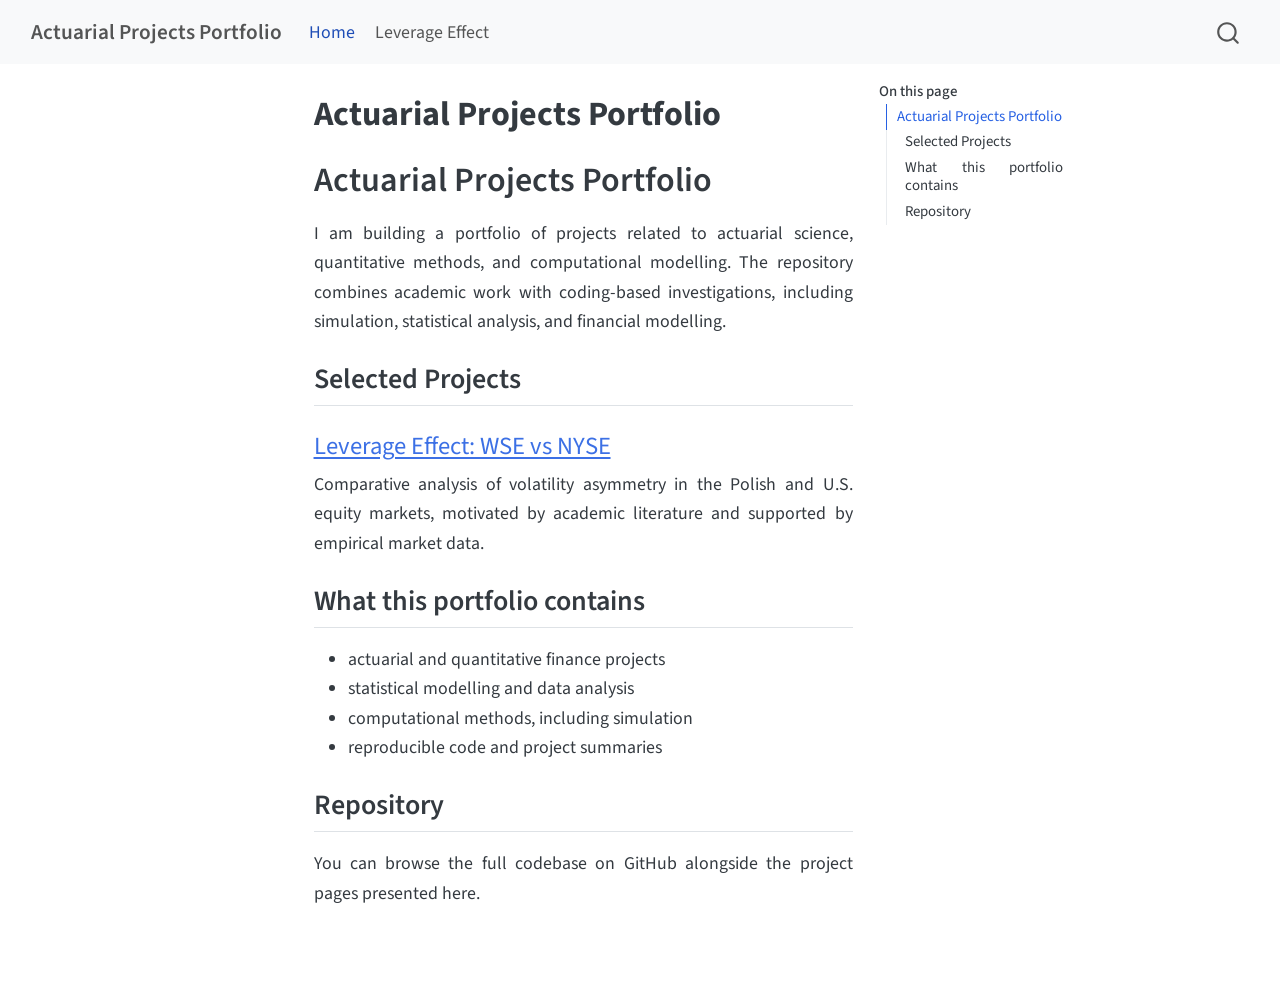
==== docs/index.html @ db23be2e "create first quarto website" ====
<html xmlns="http://www.w3.org/1999/xhtml">    
  <head>      
    <title>Redirect to website/index.html</title>      
    <meta http-equiv="refresh" content="0;URL='website/index.html'" />    
  </head>    
  <body> 
  </body>  
</html>
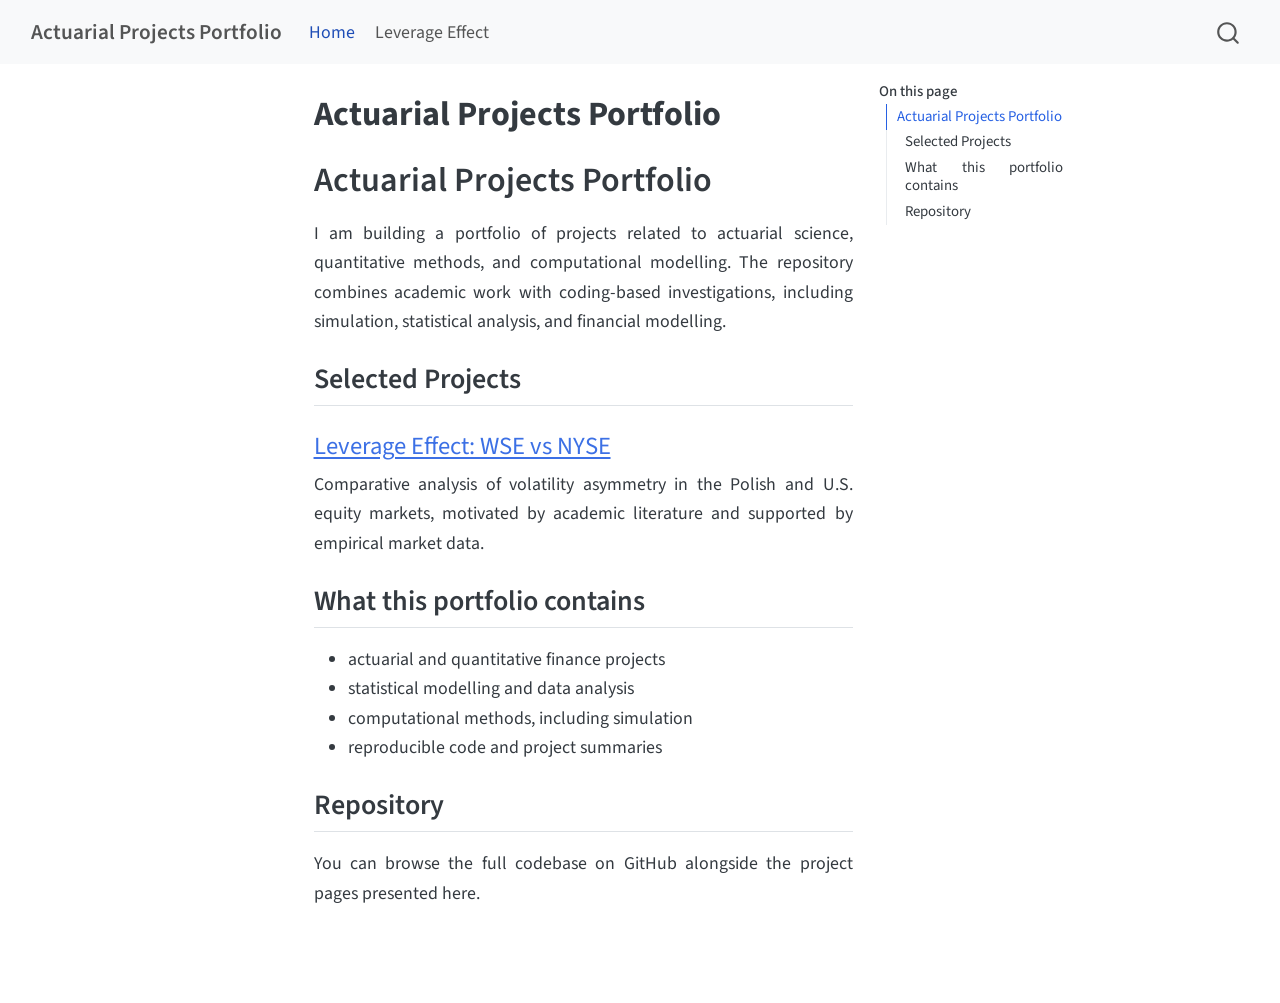
==== commit 4886d260: "website trial" ====
--- a/docs/index.html
+++ b/docs/index.html
@@ -1,8 +1,586 @@
-<html xmlns="http://www.w3.org/1999/xhtml">    
-  <head>      
-    <title>Redirect to website/index.html</title>      
-    <meta http-equiv="refresh" content="0;URL='website/index.html'" />    
-  </head>    
-  <body> 
-  </body>  
-</html>     
+<!DOCTYPE html>
+<html xmlns="http://www.w3.org/1999/xhtml" lang="en" xml:lang="en"><head>
+
+<meta charset="utf-8">
+<meta name="generator" content="quarto-1.9.36">
+
+<meta name="viewport" content="width=device-width, initial-scale=1.0, user-scalable=yes">
+
+
+<title>Actuarial Projects Portfolio</title>
+<style>
+/* Default styles provided by pandoc.
+** See https://pandoc.org/MANUAL.html#variables-for-html for config info.
+*/
+code{white-space: pre-wrap;}
+span.smallcaps{font-variant: small-caps;}
+div.columns{display: flex; gap: min(4vw, 1.5em);}
+div.column{flex: auto; overflow-x: auto;}
+div.hanging-indent{margin-left: 1.5em; text-indent: -1.5em;}
+ul.task-list{list-style: none;}
+ul.task-list li input[type="checkbox"] {
+  width: 0.8em;
+  margin: 0 0.8em 0.2em -1em; /* quarto-specific, see https://github.com/quarto-dev/quarto-cli/issues/4556 */ 
+  vertical-align: middle;
+}
+</style>
+
+
+<script src="site_libs/quarto-nav/quarto-nav.js"></script>
+<script src="site_libs/quarto-nav/headroom.min.js"></script>
+<script src="site_libs/clipboard/clipboard.min.js"></script>
+<script src="site_libs/quarto-search/autocomplete.umd.js"></script>
+<script src="site_libs/quarto-search/fuse.min.js"></script>
+<script src="site_libs/quarto-search/quarto-search.js"></script>
+<meta name="quarto:offset" content="./">
+<script src="site_libs/quarto-html/quarto.js" type="module"></script>
+<script src="site_libs/quarto-html/tabsets/tabsets.js" type="module"></script>
+<script src="site_libs/quarto-html/popper.min.js"></script>
+<script src="site_libs/quarto-html/tippy.umd.min.js"></script>
+<script src="site_libs/quarto-html/anchor.min.js"></script>
+<link href="site_libs/quarto-html/tippy.css" rel="stylesheet">
+<link href="site_libs/quarto-html/quarto-syntax-highlighting-845c23b38eaddc0f92fda52bfe77a8c8.css" rel="stylesheet" id="quarto-text-highlighting-styles">
+<script src="site_libs/bootstrap/bootstrap.min.js"></script>
+<link href="site_libs/bootstrap/bootstrap-icons.css" rel="stylesheet">
+<link href="site_libs/bootstrap/bootstrap-a0f9fd0d421825b736dc1bbcbcba2219.min.css" rel="stylesheet" append-hash="true" id="quarto-bootstrap" data-mode="light">
+<script id="quarto-search-options" type="application/json">{
+  "location": "navbar",
+  "copy-button": false,
+  "collapse-after": 3,
+  "panel-placement": "end",
+  "type": "overlay",
+  "limit": 50,
+  "keyboard-shortcut": [
+    "f",
+    "/",
+    "s"
+  ],
+  "show-item-context": false,
+  "language": {
+    "search-no-results-text": "No results",
+    "search-matching-documents-text": "matching documents",
+    "search-copy-link-title": "Copy link to search",
+    "search-hide-matches-text": "Hide additional matches",
+    "search-more-match-text": "more match in this document",
+    "search-more-matches-text": "more matches in this document",
+    "search-clear-button-title": "Clear",
+    "search-text-placeholder": "",
+    "search-detached-cancel-button-title": "Cancel",
+    "search-submit-button-title": "Submit",
+    "search-label": "Search"
+  }
+}</script>
+
+
+<link rel="stylesheet" href="styles.css">
+</head>
+
+<body class="nav-fixed quarto-light">
+
+<div id="quarto-search-results"></div>
+  <header id="quarto-header" class="headroom fixed-top">
+    <nav class="navbar navbar-expand-lg " data-bs-theme="dark">
+      <div class="navbar-container container-fluid">
+      <div class="navbar-brand-container mx-auto">
+    <a class="navbar-brand" href="./index.html">
+    <span class="navbar-title">Actuarial Projects Portfolio</span>
+    </a>
+  </div>
+            <div id="quarto-search" class="" title="Search"></div>
+          <button class="navbar-toggler" type="button" data-bs-toggle="collapse" data-bs-target="#navbarCollapse" aria-controls="navbarCollapse" role="menu" aria-expanded="false" aria-label="Toggle navigation" onclick="if (window.quartoToggleHeadroom) { window.quartoToggleHeadroom(); }">
+  <span class="navbar-toggler-icon"></span>
+</button>
+          <div class="collapse navbar-collapse" id="navbarCollapse">
+            <ul class="navbar-nav navbar-nav-scroll me-auto">
+  <li class="nav-item">
+    <a class="nav-link active" href="./index.html" aria-current="page"> 
+<span class="menu-text">Home</span></a>
+  </li>  
+  <li class="nav-item">
+    <a class="nav-link" href="./projects/leverage_effect.html"> 
+<span class="menu-text">Leverage Effect</span></a>
+  </li>  
+</ul>
+          </div> <!-- /navcollapse -->
+            <div class="quarto-navbar-tools">
+</div>
+      </div> <!-- /container-fluid -->
+    </nav>
+</header>
+<!-- content -->
+<div id="quarto-content" class="quarto-container page-columns page-rows-contents page-layout-article page-navbar">
+<!-- sidebar -->
+<!-- margin-sidebar -->
+    <div id="quarto-margin-sidebar" class="sidebar margin-sidebar">
+        <nav id="TOC" role="doc-toc" class="toc-active">
+    <h2 id="toc-title">On this page</h2>
+   
+  <ul>
+  <li><a href="#actuarial-projects-portfolio" id="toc-actuarial-projects-portfolio" class="nav-link active" data-scroll-target="#actuarial-projects-portfolio">Actuarial Projects Portfolio</a>
+  <ul class="collapse">
+  <li><a href="#selected-projects" id="toc-selected-projects" class="nav-link" data-scroll-target="#selected-projects">Selected Projects</a>
+  <ul class="collapse">
+  <li><a href="#leverage-effect-wse-vs-nyse" id="toc-leverage-effect-wse-vs-nyse" class="nav-link" data-scroll-target="#leverage-effect-wse-vs-nyse">Leverage Effect: WSE vs NYSE</a></li>
+  </ul></li>
+  <li><a href="#what-this-portfolio-contains" id="toc-what-this-portfolio-contains" class="nav-link" data-scroll-target="#what-this-portfolio-contains">What this portfolio contains</a></li>
+  <li><a href="#repository" id="toc-repository" class="nav-link" data-scroll-target="#repository">Repository</a></li>
+  </ul></li>
+  </ul>
+</nav>
+    </div>
+<!-- main -->
+<main class="content" id="quarto-document-content">
+
+<header id="title-block-header" class="quarto-title-block default">
+<div class="quarto-title">
+<h1 class="title">Actuarial Projects Portfolio</h1>
+</div>
+
+
+
+<div class="quarto-title-meta">
+
+    
+  
+    
+  </div>
+  
+
+
+</header>
+
+
+<section id="actuarial-projects-portfolio" class="level1">
+<h1>Actuarial Projects Portfolio</h1>
+<p>I am building a portfolio of projects related to actuarial science, quantitative methods, and computational modelling. The repository combines academic work with coding-based investigations, including simulation, statistical analysis, and financial modelling.</p>
+<section id="selected-projects" class="level2">
+<h2 class="anchored" data-anchor-id="selected-projects">Selected Projects</h2>
+<section id="leverage-effect-wse-vs-nyse" class="level3">
+<h3 class="anchored" data-anchor-id="leverage-effect-wse-vs-nyse"><a href="leverage-effect.html">Leverage Effect: WSE vs NYSE</a></h3>
+<p>Comparative analysis of volatility asymmetry in the Polish and U.S. equity markets, motivated by academic literature and supported by empirical market data.</p>
+</section>
+</section>
+<section id="what-this-portfolio-contains" class="level2">
+<h2 class="anchored" data-anchor-id="what-this-portfolio-contains">What this portfolio contains</h2>
+<ul>
+<li>actuarial and quantitative finance projects</li>
+<li>statistical modelling and data analysis</li>
+<li>computational methods, including simulation</li>
+<li>reproducible code and project summaries</li>
+</ul>
+</section>
+<section id="repository" class="level2">
+<h2 class="anchored" data-anchor-id="repository">Repository</h2>
+<p>You can browse the full codebase on GitHub alongside the project pages presented here.</p>
+
+
+</section>
+</section>
+
+</main> <!-- /main -->
+<script id="quarto-html-after-body" type="application/javascript">
+  window.document.addEventListener("DOMContentLoaded", function (event) {
+    const icon = "";
+    const anchorJS = new window.AnchorJS();
+    anchorJS.options = {
+      placement: 'right',
+      icon: icon
+    };
+    anchorJS.add('.anchored');
+    const isCodeAnnotation = (el) => {
+      for (const clz of el.classList) {
+        if (clz.startsWith('code-annotation-')) {                     
+          return true;
+        }
+      }
+      return false;
+    }
+    const onCopySuccess = function(e) {
+      // button target
+      const button = e.trigger;
+      // don't keep focus
+      button.blur();
+      // flash "checked"
+      button.classList.add('code-copy-button-checked');
+      var currentTitle = button.getAttribute("title");
+      button.setAttribute("title", "Copied!");
+      let tooltip;
+      if (window.bootstrap) {
+        button.setAttribute("data-bs-toggle", "tooltip");
+        button.setAttribute("data-bs-placement", "left");
+        button.setAttribute("data-bs-title", "Copied!");
+        tooltip = new bootstrap.Tooltip(button, 
+          { trigger: "manual", 
+            customClass: "code-copy-button-tooltip",
+            offset: [0, -8]});
+        tooltip.show();    
+      }
+      setTimeout(function() {
+        if (tooltip) {
+          tooltip.hide();
+          button.removeAttribute("data-bs-title");
+          button.removeAttribute("data-bs-toggle");
+          button.removeAttribute("data-bs-placement");
+        }
+        button.setAttribute("title", currentTitle);
+        button.classList.remove('code-copy-button-checked');
+      }, 1000);
+      // clear code selection
+      e.clearSelection();
+    }
+    const getTextToCopy = function(trigger) {
+      const outerScaffold = trigger.parentElement.cloneNode(true);
+      const codeEl = outerScaffold.querySelector('code');
+      for (const childEl of codeEl.children) {
+        if (isCodeAnnotation(childEl)) {
+          childEl.remove();
+        }
+      }
+      return codeEl.innerText;
+    }
+    const clipboard = new window.ClipboardJS('.code-copy-button:not([data-in-quarto-modal])', {
+      text: getTextToCopy
+    });
+    clipboard.on('success', onCopySuccess);
+    if (window.document.getElementById('quarto-embedded-source-code-modal')) {
+      const clipboardModal = new window.ClipboardJS('.code-copy-button[data-in-quarto-modal]', {
+        text: getTextToCopy,
+        container: window.document.getElementById('quarto-embedded-source-code-modal')
+      });
+      clipboardModal.on('success', onCopySuccess);
+    }
+      var localhostRegex = new RegExp(/^(?:http|https):\/\/localhost\:?[0-9]*\//);
+      var mailtoRegex = new RegExp(/^mailto:/);
+        var filterRegex = new RegExp('/' + window.location.host + '/');
+      var isInternal = (href) => {
+          return filterRegex.test(href) || localhostRegex.test(href) || mailtoRegex.test(href);
+      }
+      // Inspect non-navigation links and adorn them if external
+     var links = window.document.querySelectorAll('a[href]:not(.nav-link):not(.navbar-brand):not(.toc-action):not(.sidebar-link):not(.sidebar-item-toggle):not(.pagination-link):not(.no-external):not([aria-hidden]):not(.dropdown-item):not(.quarto-navigation-tool):not(.about-link)');
+      for (var i=0; i<links.length; i++) {
+        const link = links[i];
+        if (!isInternal(link.href)) {
+          // undo the damage that might have been done by quarto-nav.js in the case of
+          // links that we want to consider external
+          if (link.dataset.originalHref !== undefined) {
+            link.href = link.dataset.originalHref;
+          }
+        }
+      }
+    function tippyHover(el, contentFn, onTriggerFn, onUntriggerFn) {
+      const config = {
+        allowHTML: true,
+        maxWidth: 500,
+        delay: 100,
+        arrow: false,
+        appendTo: function(el) {
+            return el.parentElement;
+        },
+        interactive: true,
+        interactiveBorder: 10,
+        theme: 'quarto',
+        placement: 'bottom-start',
+      };
+      if (contentFn) {
+        config.content = contentFn;
+      }
+      if (onTriggerFn) {
+        config.onTrigger = onTriggerFn;
+      }
+      if (onUntriggerFn) {
+        config.onUntrigger = onUntriggerFn;
+      }
+      window.tippy(el, config); 
+    }
+    const noterefs = window.document.querySelectorAll('a[role="doc-noteref"]');
+    for (var i=0; i<noterefs.length; i++) {
+      const ref = noterefs[i];
+      tippyHover(ref, function() {
+        // use id or data attribute instead here
+        let href = ref.getAttribute('data-footnote-href') || ref.getAttribute('href');
+        try { href = new URL(href).hash; } catch {}
+        const id = href.replace(/^#\/?/, "");
+        const note = window.document.getElementById(id);
+        if (note) {
+          return note.innerHTML;
+        } else {
+          return "";
+        }
+      });
+    }
+    const xrefs = window.document.querySelectorAll('a.quarto-xref');
+    const processXRef = (id, note) => {
+      // Strip column container classes
+      const stripColumnClz = (el) => {
+        el.classList.remove("page-full", "page-columns");
+        if (el.children) {
+          for (const child of el.children) {
+            stripColumnClz(child);
+          }
+        }
+      }
+      stripColumnClz(note)
+      if (id === null || id.startsWith('sec-')) {
+        // Special case sections, only their first couple elements
+        const container = document.createElement("div");
+        if (note.children && note.children.length > 2) {
+          container.appendChild(note.children[0].cloneNode(true));
+          for (let i = 1; i < note.children.length; i++) {
+            const child = note.children[i];
+            if (child.tagName === "P" && child.innerText === "") {
+              continue;
+            } else {
+              container.appendChild(child.cloneNode(true));
+              break;
+            }
+          }
+          if (window.Quarto?.typesetMath) {
+            window.Quarto.typesetMath(container);
+          }
+          return container.innerHTML
+        } else {
+          if (window.Quarto?.typesetMath) {
+            window.Quarto.typesetMath(note);
+          }
+          return note.innerHTML;
+        }
+      } else {
+        // Remove any anchor links if they are present
+        const anchorLink = note.querySelector('a.anchorjs-link');
+        if (anchorLink) {
+          anchorLink.remove();
+        }
+        if (window.Quarto?.typesetMath) {
+          window.Quarto.typesetMath(note);
+        }
+        if (note.classList.contains("callout")) {
+          return note.outerHTML;
+        } else {
+          return note.innerHTML;
+        }
+      }
+    }
+    for (var i=0; i<xrefs.length; i++) {
+      const xref = xrefs[i];
+      tippyHover(xref, undefined, function(instance) {
+        instance.disable();
+        let url = xref.getAttribute('href');
+        let hash = undefined; 
+        if (url.startsWith('#')) {
+          hash = url;
+        } else {
+          try { hash = new URL(url).hash; } catch {}
+        }
+        if (hash) {
+          const id = hash.replace(/^#\/?/, "");
+          const note = window.document.getElementById(id);
+          if (note !== null) {
+            try {
+              const html = processXRef(id, note.cloneNode(true));
+              instance.setContent(html);
+            } finally {
+              instance.enable();
+              instance.show();
+            }
+          } else {
+            // See if we can fetch this
+            fetch(url.split('#')[0])
+            .then(res => res.text())
+            .then(html => {
+              const parser = new DOMParser();
+              const htmlDoc = parser.parseFromString(html, "text/html");
+              const note = htmlDoc.getElementById(id);
+              if (note !== null) {
+                const html = processXRef(id, note);
+                instance.setContent(html);
+              } 
+            }).finally(() => {
+              instance.enable();
+              instance.show();
+            });
+          }
+        } else {
+          // See if we can fetch a full url (with no hash to target)
+          // This is a special case and we should probably do some content thinning / targeting
+          fetch(url)
+          .then(res => res.text())
+          .then(html => {
+            const parser = new DOMParser();
+            const htmlDoc = parser.parseFromString(html, "text/html");
+            const note = htmlDoc.querySelector('main.content');
+            if (note !== null) {
+              // This should only happen for chapter cross references
+              // (since there is no id in the URL)
+              // remove the first header
+              if (note.children.length > 0 && note.children[0].tagName === "HEADER") {
+                note.children[0].remove();
+              }
+              const html = processXRef(null, note);
+              instance.setContent(html);
+            } 
+          }).finally(() => {
+            instance.enable();
+            instance.show();
+          });
+        }
+      }, function(instance) {
+      });
+    }
+        let selectedAnnoteEl;
+        const selectorForAnnotation = ( cell, annotation) => {
+          let cellAttr = 'data-code-cell="' + cell + '"';
+          let lineAttr = 'data-code-annotation="' +  annotation + '"';
+          const selector = 'span[' + cellAttr + '][' + lineAttr + ']';
+          return selector;
+        }
+        const selectCodeLines = (annoteEl) => {
+          const doc = window.document;
+          const targetCell = annoteEl.getAttribute("data-target-cell");
+          const targetAnnotation = annoteEl.getAttribute("data-target-annotation");
+          const annoteSpan = window.document.querySelector(selectorForAnnotation(targetCell, targetAnnotation));
+          const lines = annoteSpan.getAttribute("data-code-lines").split(",");
+          const lineIds = lines.map((line) => {
+            return targetCell + "-" + line;
+          })
+          let top = null;
+          let height = null;
+          let parent = null;
+          if (lineIds.length > 0) {
+              //compute the position of the single el (top and bottom and make a div)
+              const el = window.document.getElementById(lineIds[0]);
+              top = el.offsetTop;
+              height = el.offsetHeight;
+              parent = el.parentElement.parentElement;
+            if (lineIds.length > 1) {
+              const lastEl = window.document.getElementById(lineIds[lineIds.length - 1]);
+              const bottom = lastEl.offsetTop + lastEl.offsetHeight;
+              height = bottom - top;
+            }
+            if (top !== null && height !== null && parent !== null) {
+              // cook up a div (if necessary) and position it 
+              let div = window.document.getElementById("code-annotation-line-highlight");
+              if (div === null) {
+                div = window.document.createElement("div");
+                div.setAttribute("id", "code-annotation-line-highlight");
+                div.style.position = 'absolute';
+                parent.appendChild(div);
+              }
+              div.style.top = top - 2 + "px";
+              div.style.height = height + 4 + "px";
+              div.style.left = 0;
+              let gutterDiv = window.document.getElementById("code-annotation-line-highlight-gutter");
+              if (gutterDiv === null) {
+                gutterDiv = window.document.createElement("div");
+                gutterDiv.setAttribute("id", "code-annotation-line-highlight-gutter");
+                gutterDiv.style.position = 'absolute';
+                const codeCell = window.document.getElementById(targetCell);
+                const gutter = codeCell.querySelector('.code-annotation-gutter');
+                gutter.appendChild(gutterDiv);
+              }
+              gutterDiv.style.top = top - 2 + "px";
+              gutterDiv.style.height = height + 4 + "px";
+            }
+            selectedAnnoteEl = annoteEl;
+          }
+        };
+        const unselectCodeLines = () => {
+          const elementsIds = ["code-annotation-line-highlight", "code-annotation-line-highlight-gutter"];
+          elementsIds.forEach((elId) => {
+            const div = window.document.getElementById(elId);
+            if (div) {
+              div.remove();
+            }
+          });
+          selectedAnnoteEl = undefined;
+        };
+          // Handle positioning of the toggle
+      window.addEventListener(
+        "resize",
+        throttle(() => {
+          elRect = undefined;
+          if (selectedAnnoteEl) {
+            selectCodeLines(selectedAnnoteEl);
+          }
+        }, 10)
+      );
+      function throttle(fn, ms) {
+      let throttle = false;
+      let timer;
+        return (...args) => {
+          if(!throttle) { // first call gets through
+              fn.apply(this, args);
+              throttle = true;
+          } else { // all the others get throttled
+              if(timer) clearTimeout(timer); // cancel #2
+              timer = setTimeout(() => {
+                fn.apply(this, args);
+                timer = throttle = false;
+              }, ms);
+          }
+        };
+      }
+        // Attach click handler to the DT
+        const annoteDls = window.document.querySelectorAll('dt[data-target-cell]');
+        for (const annoteDlNode of annoteDls) {
+          annoteDlNode.addEventListener('click', (event) => {
+            const clickedEl = event.target;
+            if (clickedEl !== selectedAnnoteEl) {
+              unselectCodeLines();
+              const activeEl = window.document.querySelector('dt[data-target-cell].code-annotation-active');
+              if (activeEl) {
+                activeEl.classList.remove('code-annotation-active');
+              }
+              selectCodeLines(clickedEl);
+              clickedEl.classList.add('code-annotation-active');
+            } else {
+              // Unselect the line
+              unselectCodeLines();
+              clickedEl.classList.remove('code-annotation-active');
+            }
+          });
+        }
+    const findCites = (el) => {
+      const parentEl = el.parentElement;
+      if (parentEl) {
+        const cites = parentEl.dataset.cites;
+        if (cites) {
+          return {
+            el,
+            cites: cites.split(' ')
+          };
+        } else {
+          return findCites(el.parentElement)
+        }
+      } else {
+        return undefined;
+      }
+    };
+    var bibliorefs = window.document.querySelectorAll('a[role="doc-biblioref"]');
+    for (var i=0; i<bibliorefs.length; i++) {
+      const ref = bibliorefs[i];
+      const citeInfo = findCites(ref);
+      if (citeInfo) {
+        tippyHover(citeInfo.el, function() {
+          var popup = window.document.createElement('div');
+          citeInfo.cites.forEach(function(cite) {
+            var citeDiv = window.document.createElement('div');
+            citeDiv.classList.add('hanging-indent');
+            citeDiv.classList.add('csl-entry');
+            var biblioDiv = window.document.getElementById('ref-' + cite);
+            if (biblioDiv) {
+              citeDiv.innerHTML = biblioDiv.innerHTML;
+            }
+            popup.appendChild(citeDiv);
+          });
+          return popup.innerHTML;
+        });
+      }
+    }
+  });
+  </script>
+</div> <!-- /content -->
+
+
+
+
+</body></html>
--- a/docs/site_libs/quarto-html/tippy.css
+++ b/docs/site_libs/quarto-html/tippy.css
@@ -0,0 +1 @@
+.tippy-box[data-animation=fade][data-state=hidden]{opacity:0}[data-tippy-root]{max-width:calc(100vw - 10px)}.tippy-box{position:relative;background-color:#333;color:#fff;border-radius:4px;font-size:14px;line-height:1.4;white-space:normal;outline:0;transition-property:transform,visibility,opacity}.tippy-box[data-placement^=top]>.tippy-arrow{bottom:0}.tippy-box[data-placement^=top]>.tippy-arrow:before{bottom:-7px;left:0;border-width:8px 8px 0;border-top-color:initial;transform-origin:center top}.tippy-box[data-placement^=bottom]>.tippy-arrow{top:0}.tippy-box[data-placement^=bottom]>.tippy-arrow:before{top:-7px;left:0;border-width:0 8px 8px;border-bottom-color:initial;transform-origin:center bottom}.tippy-box[data-placement^=left]>.tippy-arrow{right:0}.tippy-box[data-placement^=left]>.tippy-arrow:before{border-width:8px 0 8px 8px;border-left-color:initial;right:-7px;transform-origin:center left}.tippy-box[data-placement^=right]>.tippy-arrow{left:0}.tippy-box[data-placement^=right]>.tippy-arrow:before{left:-7px;border-width:8px 8px 8px 0;border-right-color:initial;transform-origin:center right}.tippy-box[data-inertia][data-state=visible]{transition-timing-function:cubic-bezier(.54,1.5,.38,1.11)}.tippy-arrow{width:16px;height:16px;color:#333}.tippy-arrow:before{content:"";position:absolute;border-color:transparent;border-style:solid}.tippy-content{position:relative;padding:5px 9px;z-index:1}
--- a/docs/site_libs/quarto-html/quarto-syntax-highlighting-845c23b38eaddc0f92fda52bfe77a8c8.css
+++ b/docs/site_libs/quarto-html/quarto-syntax-highlighting-845c23b38eaddc0f92fda52bfe77a8c8.css
@@ -0,0 +1,236 @@
+/* quarto syntax highlight colors */
+:root {
+  --quarto-hl-ot-color: #003B4F;
+  --quarto-hl-at-color: #657422;
+  --quarto-hl-ss-color: #20794D;
+  --quarto-hl-an-color: #5E5E5E;
+  --quarto-hl-fu-color: #4758AB;
+  --quarto-hl-st-color: #20794D;
+  --quarto-hl-cf-color: #003B4F;
+  --quarto-hl-op-color: #5E5E5E;
+  --quarto-hl-er-color: #AD0000;
+  --quarto-hl-bn-color: #AD0000;
+  --quarto-hl-al-color: #AD0000;
+  --quarto-hl-va-color: #111111;
+  --quarto-hl-bu-color: inherit;
+  --quarto-hl-ex-color: inherit;
+  --quarto-hl-pp-color: #AD0000;
+  --quarto-hl-in-color: #5E5E5E;
+  --quarto-hl-vs-color: #20794D;
+  --quarto-hl-wa-color: #5E5E5E;
+  --quarto-hl-do-color: #5E5E5E;
+  --quarto-hl-im-color: #00769E;
+  --quarto-hl-ch-color: #20794D;
+  --quarto-hl-dt-color: #AD0000;
+  --quarto-hl-fl-color: #AD0000;
+  --quarto-hl-co-color: #5E5E5E;
+  --quarto-hl-cv-color: #5E5E5E;
+  --quarto-hl-cn-color: #8f5902;
+  --quarto-hl-sc-color: #5E5E5E;
+  --quarto-hl-dv-color: #AD0000;
+  --quarto-hl-kw-color: #003B4F;
+}
+
+/* other quarto variables */
+:root {
+  --quarto-font-monospace: SFMono-Regular, Menlo, Monaco, Consolas, "Liberation Mono", "Courier New", monospace;
+}
+
+/* syntax highlight based on Pandoc's rules */
+pre > code.sourceCode > span {
+  color: #003B4F;
+}
+
+code.sourceCode > span {
+  color: #003B4F;
+}
+
+div.sourceCode,
+div.sourceCode pre.sourceCode {
+  color: #003B4F;
+}
+
+/* Normal */
+code span {
+  color: #003B4F;
+}
+
+/* Alert */
+code span.al {
+  color: #AD0000;
+  font-style: inherit;
+}
+
+/* Annotation */
+code span.an {
+  color: #5E5E5E;
+  font-style: inherit;
+}
+
+/* Attribute */
+code span.at {
+  color: #657422;
+  font-style: inherit;
+}
+
+/* BaseN */
+code span.bn {
+  color: #AD0000;
+  font-style: inherit;
+}
+
+/* BuiltIn */
+code span.bu {
+  font-style: inherit;
+}
+
+/* ControlFlow */
+code span.cf {
+  color: #003B4F;
+  font-weight: bold;
+  font-style: inherit;
+}
+
+/* Char */
+code span.ch {
+  color: #20794D;
+  font-style: inherit;
+}
+
+/* Constant */
+code span.cn {
+  color: #8f5902;
+  font-style: inherit;
+}
+
+/* Comment */
+code span.co {
+  color: #5E5E5E;
+  font-style: inherit;
+}
+
+/* CommentVar */
+code span.cv {
+  color: #5E5E5E;
+  font-style: italic;
+}
+
+/* Documentation */
+code span.do {
+  color: #5E5E5E;
+  font-style: italic;
+}
+
+/* DataType */
+code span.dt {
+  color: #AD0000;
+  font-style: inherit;
+}
+
+/* DecVal */
+code span.dv {
+  color: #AD0000;
+  font-style: inherit;
+}
+
+/* Error */
+code span.er {
+  color: #AD0000;
+  font-style: inherit;
+}
+
+/* Extension */
+code span.ex {
+  font-style: inherit;
+}
+
+/* Float */
+code span.fl {
+  color: #AD0000;
+  font-style: inherit;
+}
+
+/* Function */
+code span.fu {
+  color: #4758AB;
+  font-style: inherit;
+}
+
+/* Import */
+code span.im {
+  color: #00769E;
+  font-style: inherit;
+}
+
+/* Information */
+code span.in {
+  color: #5E5E5E;
+  font-style: inherit;
+}
+
+/* Keyword */
+code span.kw {
+  color: #003B4F;
+  font-weight: bold;
+  font-style: inherit;
+}
+
+/* Operator */
+code span.op {
+  color: #5E5E5E;
+  font-style: inherit;
+}
+
+/* Other */
+code span.ot {
+  color: #003B4F;
+  font-style: inherit;
+}
+
+/* Preprocessor */
+code span.pp {
+  color: #AD0000;
+  font-style: inherit;
+}
+
+/* SpecialChar */
+code span.sc {
+  color: #5E5E5E;
+  font-style: inherit;
+}
+
+/* SpecialString */
+code span.ss {
+  color: #20794D;
+  font-style: inherit;
+}
+
+/* String */
+code span.st {
+  color: #20794D;
+  font-style: inherit;
+}
+
+/* Variable */
+code span.va {
+  color: #111111;
+  font-style: inherit;
+}
+
+/* VerbatimString */
+code span.vs {
+  color: #20794D;
+  font-style: inherit;
+}
+
+/* Warning */
+code span.wa {
+  color: #5E5E5E;
+  font-style: italic;
+}
+
+.prevent-inlining {
+  content: "</";
+}
+
+/*# sourceMappingURL=ac89f0bb514bba72461919f78549e31c.css.map */
--- a/docs/styles.css
+++ b/docs/styles.css
@@ -0,0 +1,27 @@
+body {
+  max-width: 900px;
+  margin: 0 auto;
+  line-height: 1.65;
+  font-size: 1.05rem;
+}
+
+.navbar-brand {
+  font-weight: 600;
+}
+
+h1, h2, h3 {
+  margin-top: 1.5rem;
+}
+
+img {
+  border-radius: 8px;
+  margin: 1rem 0;
+}
+
+.quarto-title-block .title {
+  font-weight: 700;
+}
+
+p, li {
+  text-align: justify;
+}
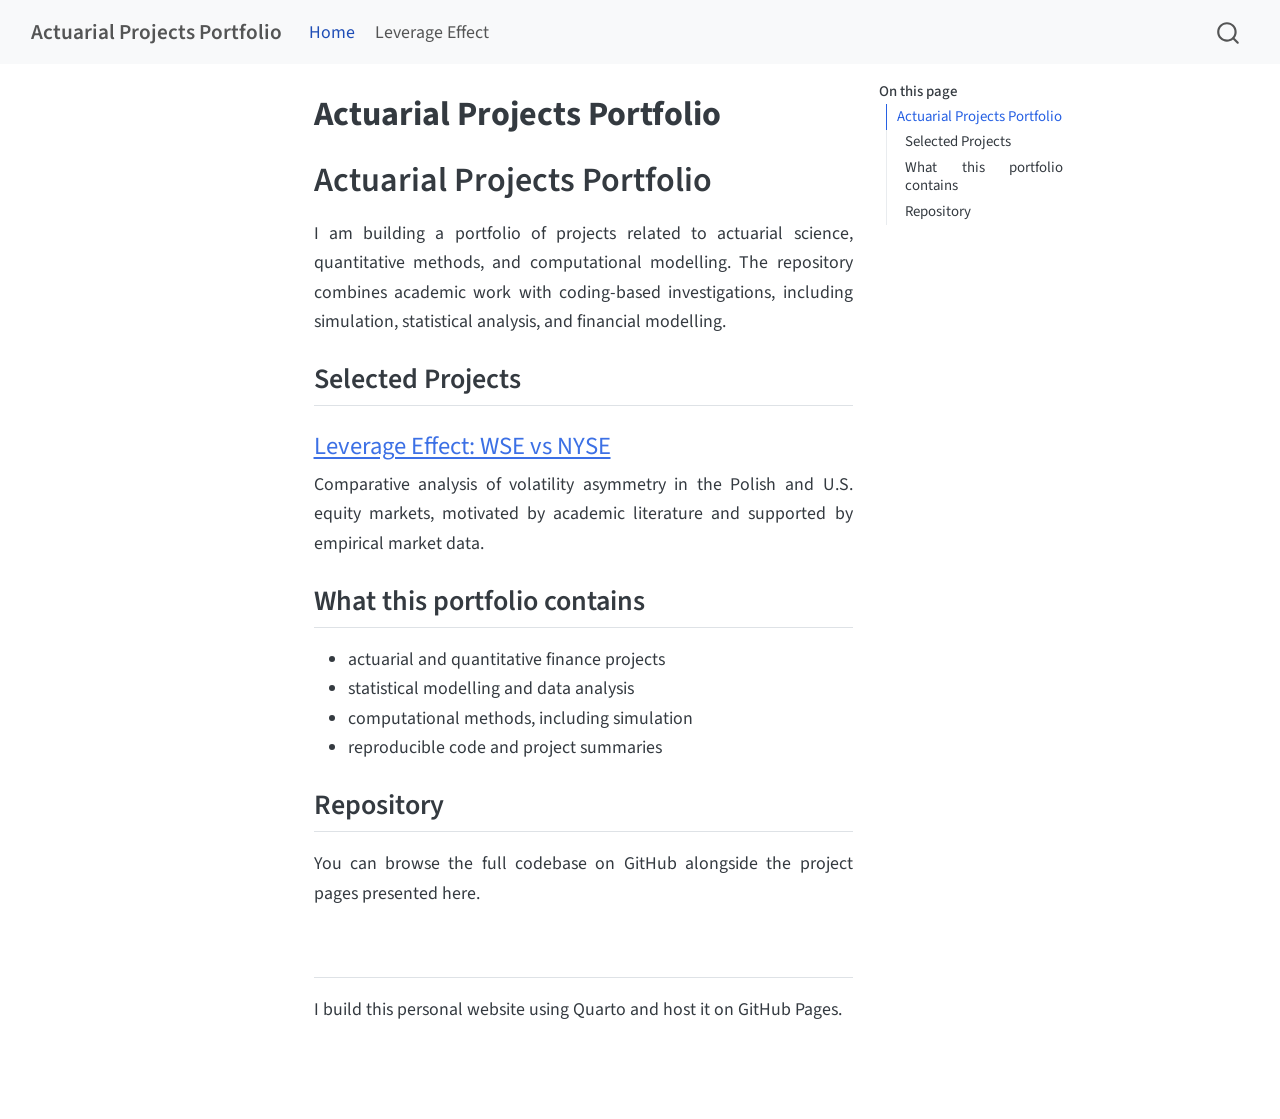
==== commit c965e836: "first ;icture preview" ====
--- a/docs/index.html
+++ b/docs/index.html
@@ -124,6 +124,7 @@
   </ul></li>
   <li><a href="#what-this-portfolio-contains" id="toc-what-this-portfolio-contains" class="nav-link" data-scroll-target="#what-this-portfolio-contains">What this portfolio contains</a></li>
   <li><a href="#repository" id="toc-repository" class="nav-link" data-scroll-target="#repository">Repository</a></li>
+  <li><a href="#section" id="toc-section" class="nav-link" data-scroll-target="#section"></a></li>
   </ul></li>
   </ul>
 </nav>
@@ -172,6 +173,10 @@
 <section id="repository" class="level2">
 <h2 class="anchored" data-anchor-id="repository">Repository</h2>
 <p>You can browse the full codebase on GitHub alongside the project pages presented here.</p>
+</section>
+<section id="section" class="level2">
+<h2 class="anchored" data-anchor-id="section"></h2>
+<p>I build this personal website using Quarto and host it on GitHub Pages.</p>
 
 
 </section>
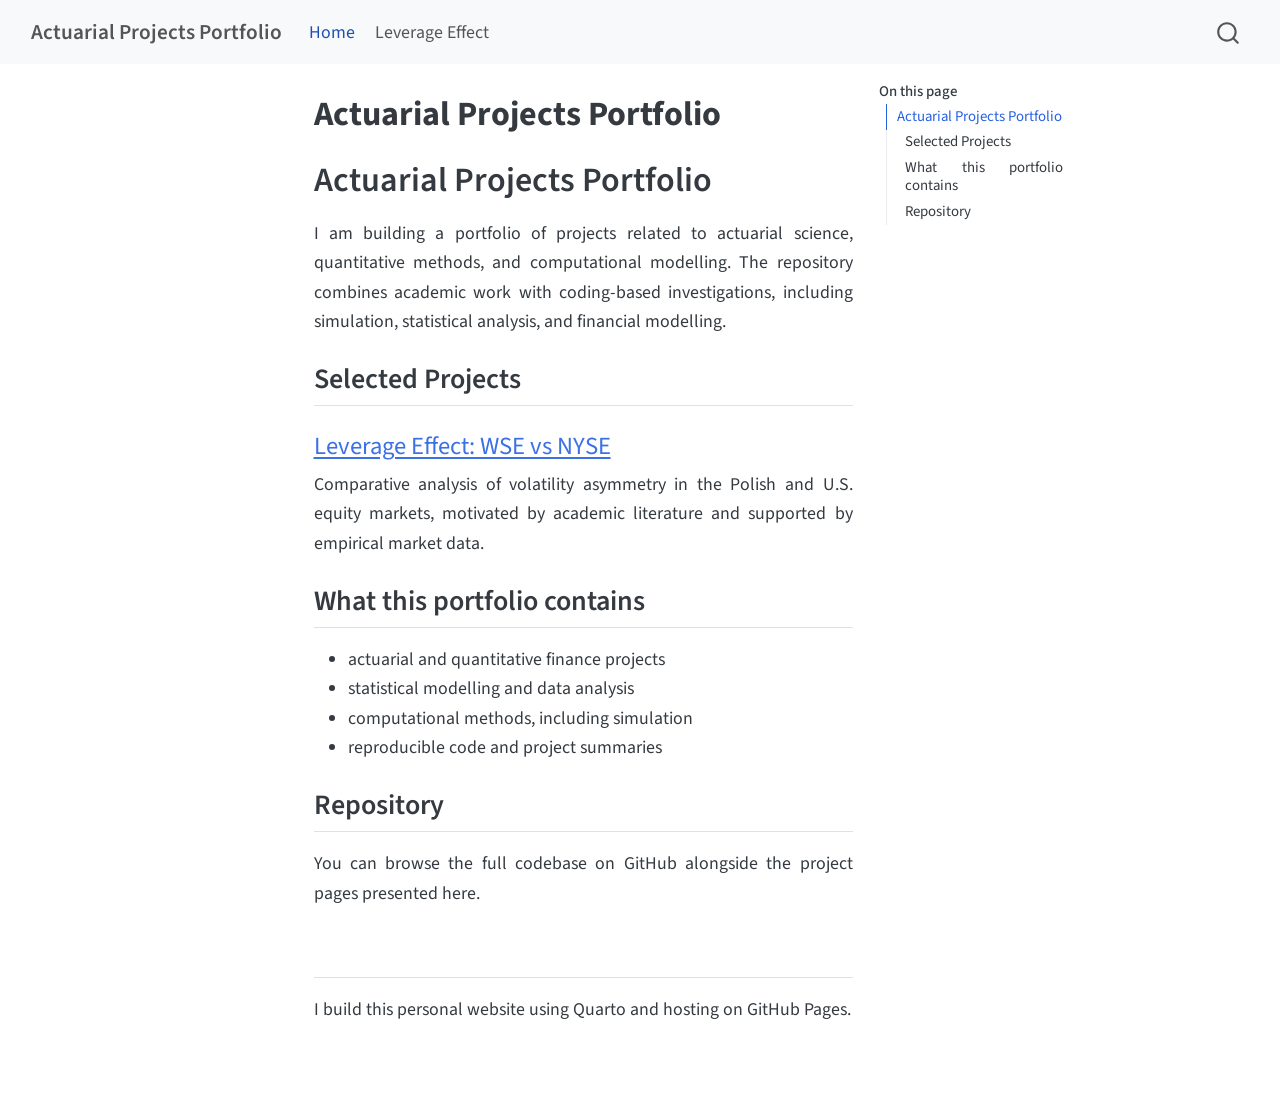
==== commit b63b2d81: "first picture preview v2" ====
--- a/docs/index.html
+++ b/docs/index.html
@@ -176,7 +176,7 @@
 </section>
 <section id="section" class="level2">
 <h2 class="anchored" data-anchor-id="section"></h2>
-<p>I build this personal website using Quarto and host it on GitHub Pages.</p>
+<p>I build this personal website using Quarto and hosting on GitHub Pages.</p>
 
 
 </section>
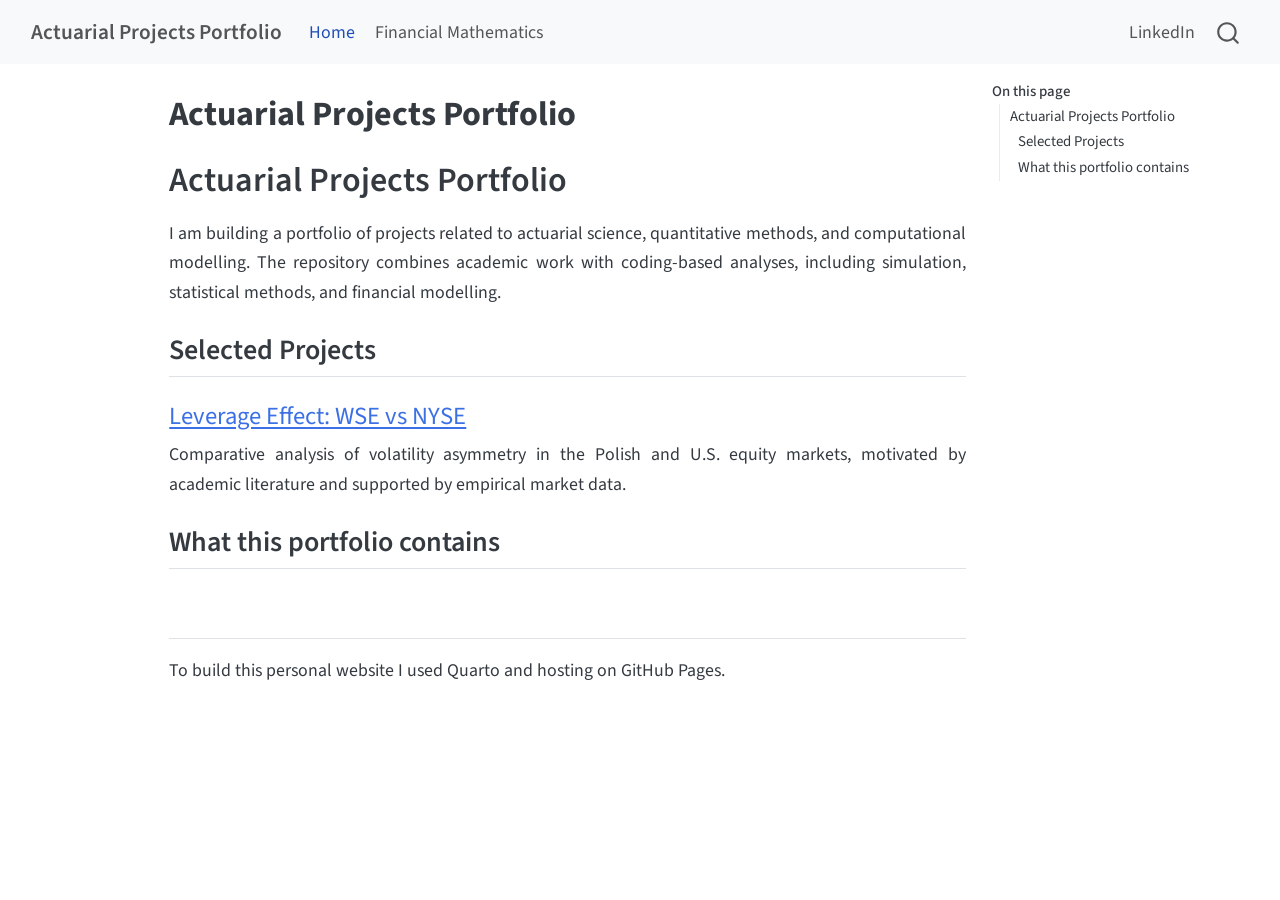
==== commit 8e724cf8: "add linked to upper bar" ====
--- a/docs/index.html
+++ b/docs/index.html
@@ -97,8 +97,14 @@
 <span class="menu-text">Home</span></a>
   </li>  
   <li class="nav-item">
-    <a class="nav-link" href="./projects/leverage_effect.html"> 
-<span class="menu-text">Leverage Effect</span></a>
+    <a class="nav-link" href="./projects/financial_mathematics.qmd"> 
+<span class="menu-text">Financial Mathematics</span></a>
+  </li>  
+</ul>
+            <ul class="navbar-nav navbar-nav-scroll ms-auto">
+  <li class="nav-item">
+    <a class="nav-link" href="https://www.linkedin.com/in/ma-latala"> 
+<span class="menu-text">LinkedIn</span></a>
   </li>  
 </ul>
           </div> <!-- /navcollapse -->
@@ -123,7 +129,6 @@
   <li><a href="#leverage-effect-wse-vs-nyse" id="toc-leverage-effect-wse-vs-nyse" class="nav-link" data-scroll-target="#leverage-effect-wse-vs-nyse">Leverage Effect: WSE vs NYSE</a></li>
   </ul></li>
   <li><a href="#what-this-portfolio-contains" id="toc-what-this-portfolio-contains" class="nav-link" data-scroll-target="#what-this-portfolio-contains">What this portfolio contains</a></li>
-  <li><a href="#repository" id="toc-repository" class="nav-link" data-scroll-target="#repository">Repository</a></li>
   <li><a href="#section" id="toc-section" class="nav-link" data-scroll-target="#section"></a></li>
   </ul></li>
   </ul>
@@ -153,7 +158,7 @@
 
 <section id="actuarial-projects-portfolio" class="level1">
 <h1>Actuarial Projects Portfolio</h1>
-<p>I am building a portfolio of projects related to actuarial science, quantitative methods, and computational modelling. The repository combines academic work with coding-based investigations, including simulation, statistical analysis, and financial modelling.</p>
+<p>I am building a portfolio of projects related to actuarial science, quantitative methods, and computational modelling. The repository combines academic work with coding-based analyses, including simulation, statistical methods, and financial modelling.</p>
 <section id="selected-projects" class="level2">
 <h2 class="anchored" data-anchor-id="selected-projects">Selected Projects</h2>
 <section id="leverage-effect-wse-vs-nyse" class="level3">
@@ -163,20 +168,10 @@
 </section>
 <section id="what-this-portfolio-contains" class="level2">
 <h2 class="anchored" data-anchor-id="what-this-portfolio-contains">What this portfolio contains</h2>
-<ul>
-<li>actuarial and quantitative finance projects</li>
-<li>statistical modelling and data analysis</li>
-<li>computational methods, including simulation</li>
-<li>reproducible code and project summaries</li>
-</ul>
-</section>
-<section id="repository" class="level2">
-<h2 class="anchored" data-anchor-id="repository">Repository</h2>
-<p>You can browse the full codebase on GitHub alongside the project pages presented here.</p>
 </section>
 <section id="section" class="level2">
 <h2 class="anchored" data-anchor-id="section"></h2>
-<p>I build this personal website using Quarto and hosting on GitHub Pages.</p>
+<p>To build this personal website I used Quarto and hosting on GitHub Pages.</p>
 
 
 </section>
--- a/docs/styles.css
+++ b/docs/styles.css
@@ -1,8 +1,12 @@
 body {
-  max-width: 900px;
+  max-width: 1400px;
   margin: 0 auto;
   line-height: 1.65;
   font-size: 1.05rem;
+}
+
+.quarto-container {
+  max-width: 1400px;
 }
 
 .navbar-brand {
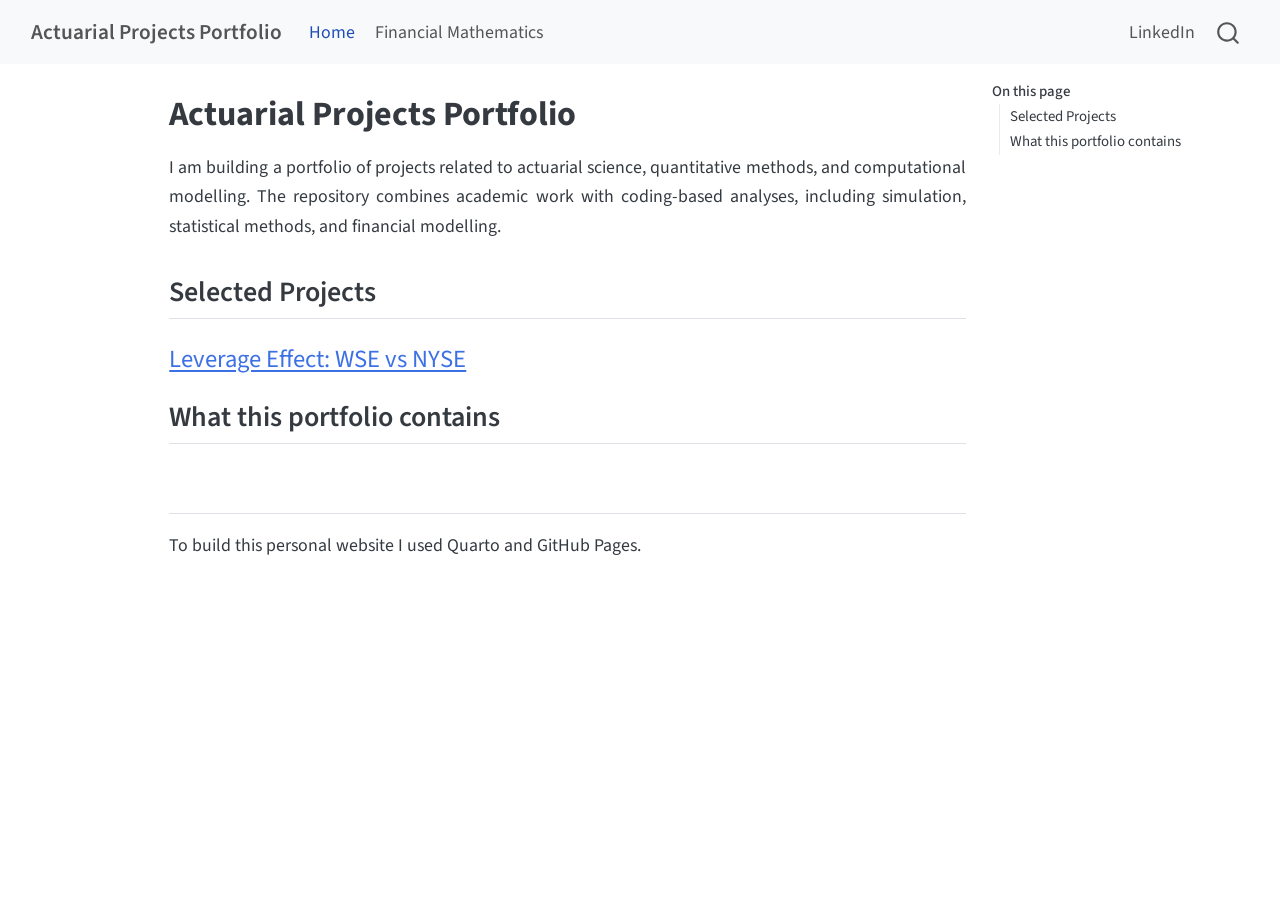
==== commit 87ab3503: "work on the MLE normal vs mixture project, add carousel with plots" ====
--- a/docs/index.html
+++ b/docs/index.html
@@ -97,7 +97,7 @@
 <span class="menu-text">Home</span></a>
   </li>  
   <li class="nav-item">
-    <a class="nav-link" href="./projects/financial_mathematics.qmd"> 
+    <a class="nav-link" href="./projects/financial_mathematics.html"> 
 <span class="menu-text">Financial Mathematics</span></a>
   </li>  
 </ul>
@@ -122,15 +122,12 @@
     <h2 id="toc-title">On this page</h2>
    
   <ul>
-  <li><a href="#actuarial-projects-portfolio" id="toc-actuarial-projects-portfolio" class="nav-link active" data-scroll-target="#actuarial-projects-portfolio">Actuarial Projects Portfolio</a>
-  <ul class="collapse">
-  <li><a href="#selected-projects" id="toc-selected-projects" class="nav-link" data-scroll-target="#selected-projects">Selected Projects</a>
+  <li><a href="#selected-projects" id="toc-selected-projects" class="nav-link active" data-scroll-target="#selected-projects">Selected Projects</a>
   <ul class="collapse">
   <li><a href="#leverage-effect-wse-vs-nyse" id="toc-leverage-effect-wse-vs-nyse" class="nav-link" data-scroll-target="#leverage-effect-wse-vs-nyse">Leverage Effect: WSE vs NYSE</a></li>
   </ul></li>
   <li><a href="#what-this-portfolio-contains" id="toc-what-this-portfolio-contains" class="nav-link" data-scroll-target="#what-this-portfolio-contains">What this portfolio contains</a></li>
   <li><a href="#section" id="toc-section" class="nav-link" data-scroll-target="#section"></a></li>
-  </ul></li>
   </ul>
 </nav>
     </div>
@@ -156,14 +153,11 @@
 </header>
 
 
-<section id="actuarial-projects-portfolio" class="level1">
-<h1>Actuarial Projects Portfolio</h1>
 <p>I am building a portfolio of projects related to actuarial science, quantitative methods, and computational modelling. The repository combines academic work with coding-based analyses, including simulation, statistical methods, and financial modelling.</p>
 <section id="selected-projects" class="level2">
 <h2 class="anchored" data-anchor-id="selected-projects">Selected Projects</h2>
 <section id="leverage-effect-wse-vs-nyse" class="level3">
 <h3 class="anchored" data-anchor-id="leverage-effect-wse-vs-nyse"><a href="leverage-effect.html">Leverage Effect: WSE vs NYSE</a></h3>
-<p>Comparative analysis of volatility asymmetry in the Polish and U.S. equity markets, motivated by academic literature and supported by empirical market data.</p>
 </section>
 </section>
 <section id="what-this-portfolio-contains" class="level2">
@@ -171,10 +165,9 @@
 </section>
 <section id="section" class="level2">
 <h2 class="anchored" data-anchor-id="section"></h2>
-<p>To build this personal website I used Quarto and hosting on GitHub Pages.</p>
-
-
-</section>
+<p>To build this personal website I used Quarto and GitHub Pages.</p>
+
+
 </section>
 
 </main> <!-- /main -->
--- a/docs/styles.css
+++ b/docs/styles.css
@@ -28,4 +28,25 @@
 
 p, li {
   text-align: justify;
+}
+
+#projectCarousel {
+  max-width: 1000px;
+  margin: 2rem auto;
+}
+
+.carousel-item svg {
+  width: 80% !important;
+  height: auto !important;
+  display: block;
+}
+.carousel-control-prev-icon,
+.carousel-control-next-icon {
+  filter: invert(1); /* makes them dark */
+}
+
+.carousel-control-prev,
+.carousel-control-next {
+  z-index: 10;
+  width: 5%;
 }
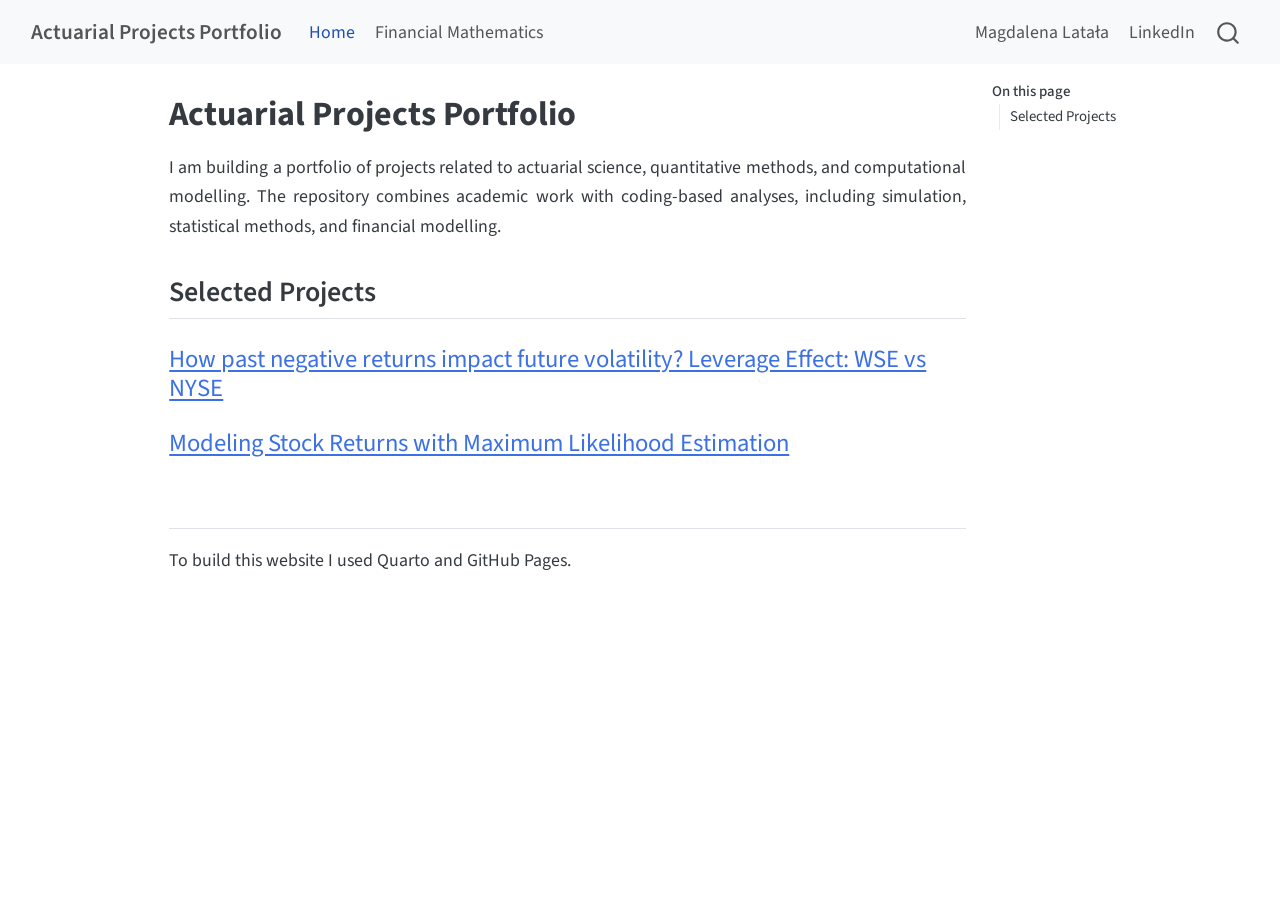
==== commit d9a39a1e: "index page update" ====
--- a/docs/index.html
+++ b/docs/index.html
@@ -103,6 +103,11 @@
 </ul>
             <ul class="navbar-nav navbar-nav-scroll ms-auto">
   <li class="nav-item">
+    <span class="nav-link">
+<span class="menu-text">Magdalena Latała</span>
+    </span>
+  </li>  
+  <li class="nav-item">
     <a class="nav-link" href="https://www.linkedin.com/in/ma-latala"> 
 <span class="menu-text">LinkedIn</span></a>
   </li>  
@@ -124,9 +129,9 @@
   <ul>
   <li><a href="#selected-projects" id="toc-selected-projects" class="nav-link active" data-scroll-target="#selected-projects">Selected Projects</a>
   <ul class="collapse">
-  <li><a href="#leverage-effect-wse-vs-nyse" id="toc-leverage-effect-wse-vs-nyse" class="nav-link" data-scroll-target="#leverage-effect-wse-vs-nyse">Leverage Effect: WSE vs NYSE</a></li>
+  <li><a href="#how-past-negative-returns-impact-future-volatility-leverage-effect-wse-vs-nyse" id="toc-how-past-negative-returns-impact-future-volatility-leverage-effect-wse-vs-nyse" class="nav-link" data-scroll-target="#how-past-negative-returns-impact-future-volatility-leverage-effect-wse-vs-nyse">How past negative returns impact future volatility? Leverage Effect: WSE vs NYSE</a></li>
+  <li><a href="#modeling-stock-returns-with-maximum-likelihood-estimation" id="toc-modeling-stock-returns-with-maximum-likelihood-estimation" class="nav-link" data-scroll-target="#modeling-stock-returns-with-maximum-likelihood-estimation">Modeling Stock Returns with Maximum Likelihood Estimation</a></li>
   </ul></li>
-  <li><a href="#what-this-portfolio-contains" id="toc-what-this-portfolio-contains" class="nav-link" data-scroll-target="#what-this-portfolio-contains">What this portfolio contains</a></li>
   <li><a href="#section" id="toc-section" class="nav-link" data-scroll-target="#section"></a></li>
   </ul>
 </nav>
@@ -156,16 +161,16 @@
 <p>I am building a portfolio of projects related to actuarial science, quantitative methods, and computational modelling. The repository combines academic work with coding-based analyses, including simulation, statistical methods, and financial modelling.</p>
 <section id="selected-projects" class="level2">
 <h2 class="anchored" data-anchor-id="selected-projects">Selected Projects</h2>
-<section id="leverage-effect-wse-vs-nyse" class="level3">
-<h3 class="anchored" data-anchor-id="leverage-effect-wse-vs-nyse"><a href="leverage-effect.html">Leverage Effect: WSE vs NYSE</a></h3>
+<section id="how-past-negative-returns-impact-future-volatility-leverage-effect-wse-vs-nyse" class="level3">
+<h3 class="anchored" data-anchor-id="how-past-negative-returns-impact-future-volatility-leverage-effect-wse-vs-nyse"><a href="./projects/leverage_effect.html">How past negative returns impact future volatility? Leverage Effect: WSE vs NYSE</a></h3>
 </section>
+<section id="modeling-stock-returns-with-maximum-likelihood-estimation" class="level3">
+<h3 class="anchored" data-anchor-id="modeling-stock-returns-with-maximum-likelihood-estimation"><a href="./projects/financial_mathematics/normal_vs_mixture/normal_vs_mixture.html">Modeling Stock Returns with Maximum Likelihood Estimation</a></h3>
 </section>
-<section id="what-this-portfolio-contains" class="level2">
-<h2 class="anchored" data-anchor-id="what-this-portfolio-contains">What this portfolio contains</h2>
 </section>
 <section id="section" class="level2">
 <h2 class="anchored" data-anchor-id="section"></h2>
-<p>To build this personal website I used Quarto and GitHub Pages.</p>
+<p>To build this website I used Quarto and GitHub Pages.</p>
 
 
 </section>
--- a/docs/styles.css
+++ b/docs/styles.css
@@ -30,23 +30,31 @@
   text-align: justify;
 }
 
-#projectCarousel {
+#projectCarousel,#projectCarousel2 {
   max-width: 1000px;
   margin: 2rem auto;
+  position: relative;
+  padding: 0 60px;
 }
 
-.carousel-item svg {
-  width: 80% !important;
-  height: auto !important;
-  display: block;
+#projectCarousel .carousel-item {
+  text-align: center;
 }
+
+#projectCarousel,#projectCarousel2 .carousel-item img {
+  width: 90%;
+  max-width: 100%;
+  height: auto;
+  display: inline-block;
+}
+
 .carousel-control-prev-icon,
 .carousel-control-next-icon {
-  filter: invert(1); /* makes them dark */
+  filter: invert(1);
 }
 
 .carousel-control-prev,
 .carousel-control-next {
   z-index: 10;
-  width: 5%;
+  width: 50px;
 }
